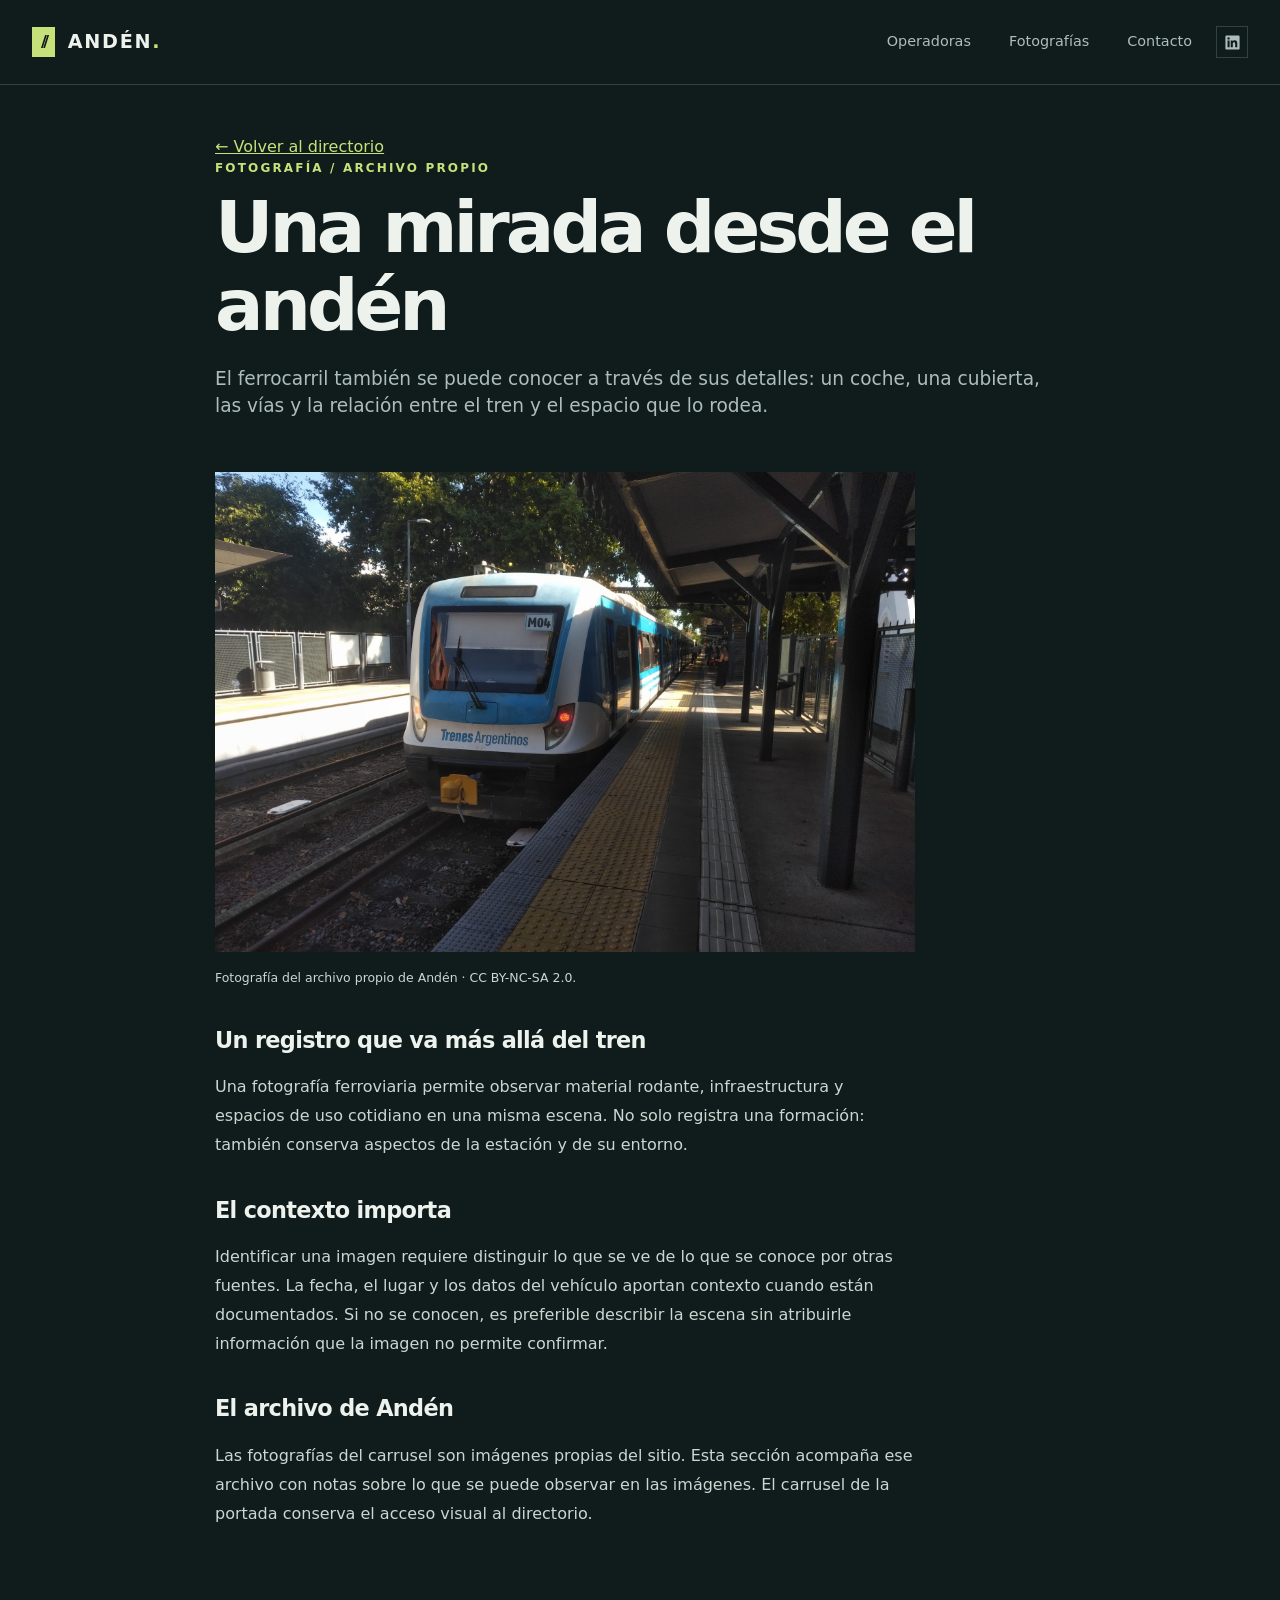
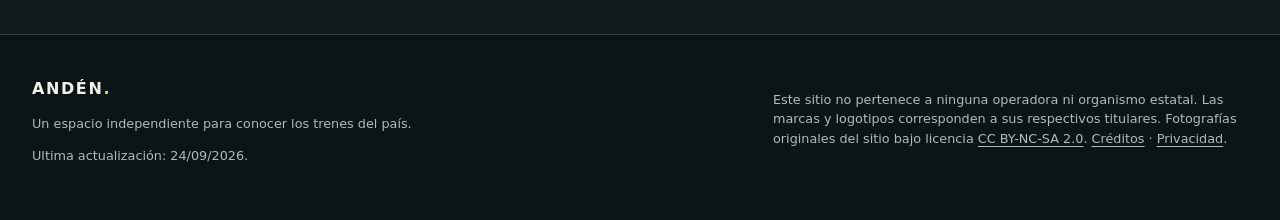
==== fotografia-ferroviaria.html @ e89d0ae9 "Agregar sección de lecturas ferroviarias y tres artículos" ====
<!doctype html>
<html lang="es-AR">
<head>
<meta charset="utf-8">
<meta name="viewport" content="width=device-width, initial-scale=1">
<meta name="theme-color" content="#101b1c">
<meta name="description" content="El ferrocarril también se puede conocer a través de sus detalles: un coche, una cubierta, las vías y la relación entre el tren y el espacio que lo rodea.">
<title>Una mirada desde el andén | Andén</title>
<link rel="canonical" href="https://trenes.com.ar/fotografia-ferroviaria.html">
<meta property="og:type" content="article">
<meta property="og:title" content="Una mirada desde el andén | Andén">
<meta property="og:description" content="El ferrocarril también se puede conocer a través de sus detalles: un coche, una cubierta, las vías y la relación entre el tren y el espacio que lo rodea.">
<meta property="og:url" content="https://trenes.com.ar/fotografia-ferroviaria.html">
<meta property="og:image" content="https://trenes.com.ar/images/pasajeros.jpg">
<link rel="icon" href="images/favicon-96.png" type="image/png" sizes="96x96">
<link rel="stylesheet" href="css/styles.css">
<link rel="stylesheet" href="css/lecturas.css">
<script src="js/main.js" defer></script>
</head>
<body>
<a class="skip" href="#contenido">Saltar al contenido</a>
  <header class="site-header">
    <div class="wrap header-inner">
      <a class="brand" href="index.html" aria-label="Andén, ir al inicio"><span class="brand-mark" aria-hidden="true">//</span><span>ANDÉN<span class="brand-dot">.</span></span></a>
      <div class="header-actions"><nav aria-label="Navegación principal"><a href="index.html#operadoras">Operadoras</a><a href="index.html#fotografias">Fotografías</a><button type="button" class="nav-contact" data-contact-open>Contacto</button></nav><a class="linkedin-icon" href="https://www.linkedin.com/in/hidalgojuanignacio21/" target="_blank" rel="noopener noreferrer" aria-label="LinkedIn de Juan Ignacio Hidalgo (abre en otra pestaña)"><svg viewBox="0 0 24 24" aria-hidden="true" focusable="false"><path fill="currentColor" d="M20.45 2H3.55C2.69 2 2 2.68 2 3.52v16.96c0 .84.69 1.52 1.55 1.52h16.9c.86 0 1.55-.68 1.55-1.52V3.52c0-.84-.69-1.52-1.55-1.52ZM7.93 18.75H4.98V9.2h2.95v9.55ZM6.45 7.9a1.71 1.71 0 1 1 0-3.42 1.71 1.71 0 0 1 0 3.42Zm12.3 10.85H15.8V14.1c0-1.11-.02-2.54-1.55-2.54-1.55 0-1.79 1.21-1.79 2.46v4.73H9.51V9.2h2.83v1.3h.04c.39-.74 1.36-1.53 2.79-1.53 2.99 0 3.58 1.97 3.58 4.53v5.25Z"/></svg></a></div>
    </div>
  </header>
<main id="contenido" class="wrap article-page">
<a class="article-back" href="index.html#lecturas">← Volver al directorio</a>
<article aria-labelledby="article-title">
<p class="eyebrow">FOTOGRAFÍA / ARCHIVO PROPIO</p>
<h1 id="article-title">Una mirada desde el andén</h1>
<p class="article-lead">El ferrocarril también se puede conocer a través de sus detalles: un coche, una cubierta, las vías y la relación entre el tren y el espacio que lo rodea.</p>
<div class="article-body"><img class="article-image" src="images/pasajeros.jpg" alt="Formación de pasajeros detenida junto a un andén"><p class="article-caption">Fotografía del archivo propio de Andén · CC BY-NC-SA 2.0.</p><h2>Un registro que va más allá del tren</h2><p>Una fotografía ferroviaria permite observar material rodante, infraestructura y espacios de uso cotidiano en una misma escena. No solo registra una formación: también conserva aspectos de la estación y de su entorno.</p><h2>El contexto importa</h2><p>Identificar una imagen requiere distinguir lo que se ve de lo que se conoce por otras fuentes. La fecha, el lugar y los datos del vehículo aportan contexto cuando están documentados. Si no se conocen, es preferible describir la escena sin atribuirle información que la imagen no permite confirmar.</p><h2>El archivo de Andén</h2><p>Las fotografías del carrusel son imágenes propias del sitio. Esta sección acompaña ese archivo con notas sobre lo que se puede observar en las imágenes. El carrusel de la portada conserva el acceso visual al directorio.</p></div>
</article>
</main>
  <dialog class="contact-dialog" id="contact-dialog" aria-labelledby="contact-title"><div class="dialog-head"><p class="eyebrow">CONTACTO</p><button type="button" class="dialog-close" data-contact-close aria-label="Cerrar contacto">×</button></div><h2 id="contact-title">Hablemos de ferrocarriles.</h2><p>Para consultas sobre este sitio, podés escribirme por LinkedIn.</p><a class="contact-link" href="https://www.linkedin.com/in/hidalgojuanignacio21/" target="_blank" rel="noopener noreferrer">Ir a mi LinkedIn <span aria-hidden="true">↗</span></a></dialog>
  <footer id="acerca" class="footer"><div class="wrap footer-inner"><div><span class="footer-brand">ANDÉN<span class="accent">.</span></span><p>Un espacio independiente para conocer los trenes del país.</p><p>Ultima actualización: 24/09/2026.</p></div><p>Este sitio no pertenece a ninguna operadora ni organismo estatal. Las marcas y logotipos corresponden a sus respectivos titulares. Fotografías originales del sitio bajo licencia <a href="https://creativecommons.org/licenses/by-nc-sa/2.0/" target="_blank" rel="noopener noreferrer">CC BY-NC-SA 2.0</a>. <a href="CREDITOS-IMAGENES.md">Créditos</a> · <a href="privacidad.html">Privacidad</a>.</p></div></footer>
</body>
</html>
---- css/styles.css ----
:root{color-scheme:dark;--bg:#101b1c;--surface:#192729;--border:#314244;--text:#edf2ed;--muted:#adbdba;--lime:#c7e17a;--max:1400px}*{box-sizing:border-box}html{scroll-behavior:smooth}body{margin:0;background:var(--bg);color:var(--text);font:16px/1.5 system-ui,-apple-system,"Segoe UI",sans-serif}a{color:inherit}button{font:inherit}a:focus-visible,button:focus-visible,.carousel:focus-visible{outline:3px solid var(--lime);outline-offset:4px}.skip{position:absolute;top:-100px;left:16px;z-index:50;background:var(--lime);color:#111;padding:10px}.skip:focus{top:10px}.wrap{width:min(var(--max),calc(100% - 64px));margin-inline:auto}.site-header{border-bottom:1px solid var(--border)}.header-inner{min-height:84px;display:flex;align-items:center;justify-content:space-between;gap:24px}.brand{text-decoration:none;font-weight:900;letter-spacing:.09em;font-size:1.2rem;display:flex;gap:13px;align-items:center}.brand-mark{background:var(--lime);color:var(--bg);font-size:1rem;font-weight:900;padding:7px 9px;letter-spacing:-.22em;line-height:1}.brand-dot,.accent{color:var(--lime)}nav{display:flex;gap:clamp(14px,3vw,38px)}nav a{text-decoration:none;color:var(--muted);font-size:.9rem}nav a:hover,.photo-credit a:hover,.footer a:hover{color:var(--lime)}.intro{display:flex;justify-content:space-between;align-items:end;gap:32px;padding-block:66px 30px}.eyebrow{font-size:.75rem;font-weight:800;letter-spacing:.18em;color:var(--lime);margin:0 0 12px}.intro h1{font-size:clamp(2.7rem,6vw,5.5rem);line-height:1.04;letter-spacing:-.065em;margin:0;font-weight:800}.intro>p{max-width:330px;color:var(--muted);margin:0 0 5px}.carousel{position:relative;aspect-ratio:2.15;min-height:350px;overflow:hidden;background:#26373a}.slides,.slide{position:absolute;inset:0}.slide{margin:0;opacity:0;visibility:hidden;transition:opacity .65s ease,visibility .65s}.slide.is-active{opacity:1;visibility:visible}.slide img{height:100%;width:100%;object-fit:cover;object-position:center 48%;filter:brightness(.77)}.slide:after{content:"";position:absolute;inset:20% 0 0;background:linear-gradient(transparent,rgba(6,15,17,.89))}.slide figcaption{position:absolute;left:clamp(22px,5vw,70px);bottom:clamp(65px,7vw,100px);z-index:1;max-width:610px;display:grid;gap:7px}.slide-place{font-size:.73rem;color:var(--lime);letter-spacing:.19em;font-weight:800}.slide strong{font-size:clamp(2rem,4.8vw,4.1rem);line-height:1.05;letter-spacing:-.04em}.slide figcaption>span:last-child{font-size:clamp(.9rem,1.4vw,1.05rem)}.carousel-ui{position:absolute;z-index:2;bottom:27px;left:clamp(22px,5vw,70px);right:clamp(22px,5vw,70px);display:flex;align-items:center;justify-content:space-between}.carousel-indicators,.carousel-arrows{display:flex;gap:9px}.indicator{width:30px;height:18px;padding:0;border:0;background:transparent;cursor:pointer}.indicator:before{content:"";display:block;background:#d5e1d9;opacity:.55;height:3px;width:100%}.indicator.is-active:before{background:var(--lime);opacity:1}.arrow{width:44px;height:44px;border:1px solid #ffffff80;background:#10202480;color:#fff;cursor:pointer;font-size:1.4rem}.arrow:hover{background:var(--lime);color:var(--bg)}.photo-credit{font-size:.78rem;color:var(--muted);text-align:right;margin:12px 0 0}.directory{padding-block:92px 110px}.section-heading{display:flex;justify-content:space-between;align-items:end;gap:20px;margin-bottom:48px}.section-heading h2{font-size:clamp(2.1rem,4vw,3.6rem);letter-spacing:-.05em;line-height:1.1;margin:0}.section-heading>p{max-width:290px;color:var(--muted);margin:0}.category{margin-top:53px}.category-heading{border-bottom:1px solid var(--border);padding-bottom:15px;margin-bottom:20px;display:flex;align-items:baseline;justify-content:space-between}.category-heading h3{font-size:1.35rem;margin:0}.category-heading span{font-size:.75rem;color:var(--lime);letter-spacing:.1em}.card-grid{display:grid;grid-template-columns:repeat(4,minmax(0,1fr));gap:14px}.card{min-height:265px;padding:22px;background:var(--surface);border:1px solid var(--border);display:flex;flex-direction:column;transition:background .2s,border-color .2s}.card:hover{background:#203235;border-color:#7d9b90}.card-top{display:flex;justify-content:space-between;gap:10px;align-items:start;min-height:49px}.card-icon{border:1px solid #87a79c;color:var(--lime);font-weight:800;font-size:.83rem;letter-spacing:.03em;min-width:37px;height:37px;display:grid;place-items:center}.tag{color:var(--muted);font-size:.65rem;line-height:1.35;letter-spacing:.07em;text-align:right;font-weight:700}.card h4{font-size:1.2rem;letter-spacing:-.025em;line-height:1.2;margin:19px 0 8px}.card p{font-size:.86rem;color:var(--muted);margin:0 0 24px}.card a{margin-top:auto;border-top:1px solid var(--border);padding-top:14px;text-decoration:none;font-weight:700;font-size:.84rem;color:var(--lime);display:flex;justify-content:space-between;gap:6px}.card a:hover{text-decoration:underline}.compact>p{color:var(--muted)}.institution-links{display:flex;flex-wrap:wrap;gap:12px}.institution-links a{padding:13px 17px;border:1px solid var(--border);text-decoration:none}.institution-links a:hover{border-color:var(--lime);color:var(--lime)}.footer{background:#0b1516;border-top:1px solid var(--border)}.footer-inner{padding-block:42px;display:flex;justify-content:space-between;gap:50px}.footer-brand{font-weight:900;letter-spacing:.1em}.footer p{color:var(--muted);font-size:.8rem;max-width:475px}.footer a{text-underline-offset:3px}@media(max-width:1000px){.card-grid{grid-template-columns:repeat(2,minmax(0,1fr))}.carousel{aspect-ratio:1.75}}@media(max-width:640px){.wrap{width:calc(100% - 32px)}.header-inner{min-height:72px;align-items:start;flex-direction:column;justify-content:center;gap:7px;padding-block:12px}.brand{font-size:1rem}.brand-mark{padding:5px 7px}nav{gap:20px}nav a{font-size:.8rem}.intro{padding-block:39px 25px;display:block}.intro>p{margin-top:16px}.carousel{aspect-ratio:auto;height:490px;min-height:0}.slide img{object-position:center}.slide figcaption{bottom:94px;right:20px}.carousel-ui{bottom:20px}.card-grid{grid-template-columns:1fr}.card{min-height:225px}.section-heading{display:block;margin-bottom:35px}.section-heading>p{margin-top:14px}.directory{padding-block:65px 75px}.category{margin-top:42px}.footer-inner{display:block}.footer-inner>p{margin-top:28px}}@media(prefers-reduced-motion:reduce){html{scroll-behavior:auto}*,*:before,*:after{transition-duration:.01ms!important;animation-duration:.01ms!important}}
.header-actions{display:flex;align-items:center;gap:24px}.nav-contact{padding:0;border:0;background:none;color:var(--muted);font-size:.9rem;cursor:pointer}.nav-contact:hover{color:var(--lime)}.linkedin-icon{width:32px;height:32px;display:grid;place-items:center;color:var(--muted);border:1px solid var(--border)}.linkedin-icon svg{width:17px;height:17px}.linkedin-icon:hover{color:var(--lime);border-color:var(--lime)}.contact-dialog{width:min(440px,calc(100% - 32px));padding:28px;background:var(--surface);color:var(--text);border:1px solid #7d9b90;box-shadow:0 25px 90px #000a}.contact-dialog::backdrop{background:#071113c9}.dialog-head{display:flex;justify-content:space-between;align-items:start}.dialog-close{background:none;border:1px solid var(--border);color:var(--text);width:36px;height:36px;font-size:1.5rem;line-height:1;cursor:pointer}.contact-dialog h2{font-size:1.6rem;line-height:1.15;margin:12px 0}.contact-dialog p:not(.eyebrow){color:var(--muted)}.contact-link{display:inline-flex;gap:30px;padding:11px 15px;margin-top:12px;background:var(--lime);color:var(--bg);font-weight:750;text-decoration:none}.contact-link:hover{text-decoration:underline}@media(max-width:640px){.header-actions{gap:14px}.nav-contact{font-size:.8rem}.linkedin-icon{width:28px;height:28px}}


/* Página de privacidad */
.privacy-page{max-width:850px;padding-block:72px 100px}
.privacy-page h1{font-size:clamp(2.7rem,6vw,5rem);line-height:1.1;letter-spacing:-.055em;margin:0 0 20px}
.privacy-lead{font-size:1.15rem;color:var(--text);margin:0 0 48px}
.privacy-page section{padding-block:22px;border-top:1px solid var(--border)}
.privacy-page h2{font-size:1.35rem;margin:0 0 14px}
.privacy-page section p{color:var(--muted);margin:0 0 16px}
.privacy-page section a{color:var(--lime);text-underline-offset:3px}
.privacy-date{font-size:.85rem}
.privacy-back{display:inline-block;margin-top:24px;color:var(--lime);text-underline-offset:3px}
@media(max-width:640px){.privacy-page{padding-block:42px 70px}}

/* Carrusel: imágenes más visibles y controles para las doce fotografías. */
.carousel{aspect-ratio:1.9}
.carousel-indicators{align-items:center;gap:5px}
.indicator{width:21px;min-width:21px;height:28px}
.carousel-ui{gap:16px}
.carousel-arrows{flex:none}
@media(max-width:1000px){.carousel{aspect-ratio:1.65}}
@media(max-width:640px){
  .carousel{aspect-ratio:auto}
  .carousel-ui{align-items:end}
  .carousel-indicators{display:grid;grid-template-columns:repeat(6,16px);gap:1px 5px}
  .indicator{width:16px;min-width:16px;height:19px}
  .arrow{width:40px;height:40px}
  .slide figcaption{bottom:106px}
}
---- css/lecturas.css ----
[hidden]{display:none!important}

.reading-section{border-top:1px solid var(--border);padding:35px 0 70px;margin-top:-50px}
.reading-top{display:flex;justify-content:space-between;align-items:baseline;gap:20px;margin-bottom:22px}
.reading-top h2{font-size:1.6rem;letter-spacing:-.035em;margin:0}.reading-top p{color:var(--muted);font-size:.85rem;margin:0}
.reading-grid{display:grid;grid-template-columns:repeat(3,minmax(0,1fr));gap:16px}
.reading-card{display:flex;flex-direction:column;padding:23px;border:1px solid var(--border);background:transparent;text-decoration:none;transition:border-color .2s}
.reading-card:hover{border-color:var(--lime)}.reading-card small{font-size:.65rem;letter-spacing:.14em;color:var(--lime)}
.reading-card h3{font-size:1.15rem;line-height:1.25;margin:16px 0 10px;letter-spacing:-.02em}
.reading-card p{color:var(--muted);font-size:.86rem;margin:0 0 20px}
.reading-card>span{font-size:.82rem;color:var(--lime);margin-top:auto}
.article-page{max-width:850px;padding:50px 0 90px}
.article-back{border:0;background:none;padding:8px 0;color:var(--lime);cursor:pointer;margin-bottom:35px}
.article-page h1{font-size:clamp(2.5rem,6vw,4.5rem);line-height:1.08;letter-spacing:-.055em;margin:0 0 20px}
.article-lead{font-size:1.16rem;color:var(--muted);margin:0 0 40px}
.article-body{max-width:700px}.article-body h2{font-size:1.4rem;letter-spacing:-.03em;margin:34px 0 12px}
.article-body p{line-height:1.8;color:#cbd6d1}
.article-image{width:100%;height:auto;max-height:480px;object-fit:cover;margin:12px 0 0}
.article-caption{font-size:.78rem;color:var(--muted);margin:8px 0 24px}
@media(max-width:640px){.reading-section{margin-top:-20px;padding-top:28px}.reading-top{display:block}.reading-top p{margin-top:8px}.reading-grid{grid-template-columns:1fr}.reading-card{padding:19px}.article-page{padding-top:28px}}
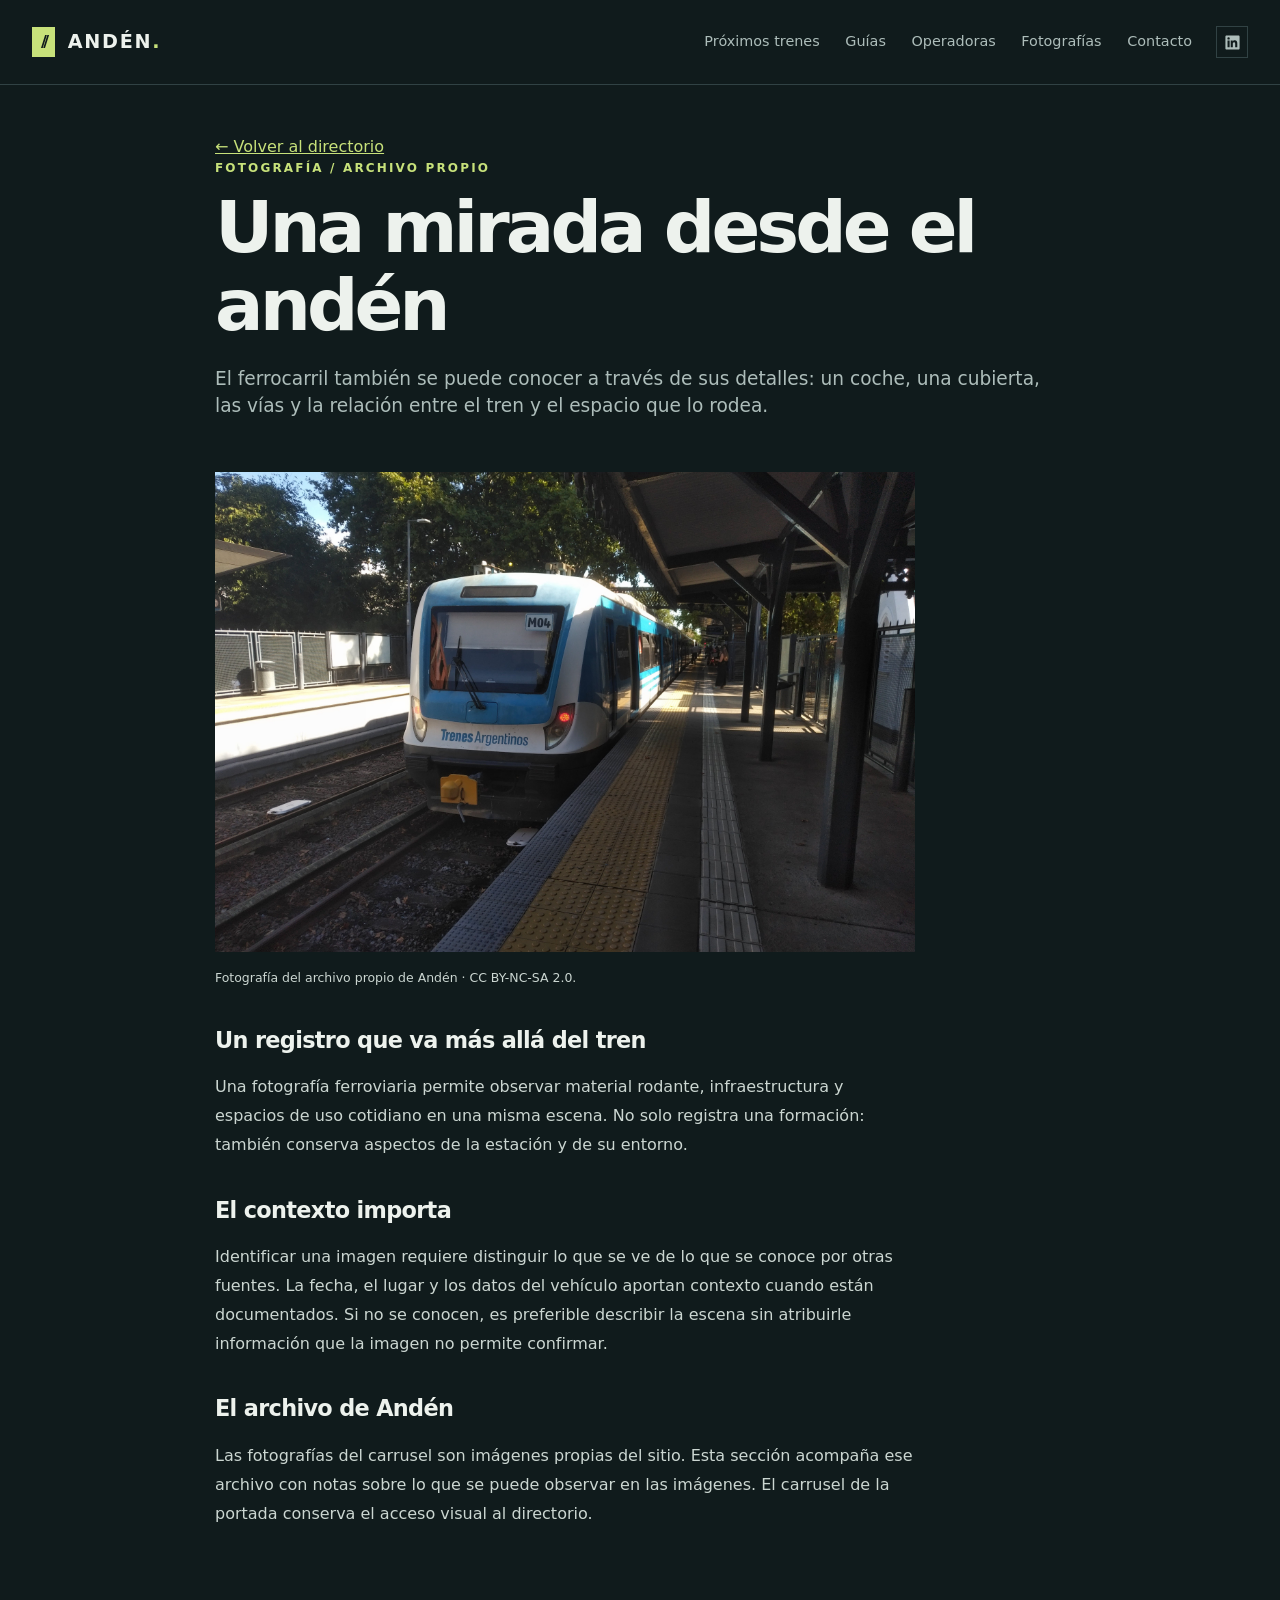
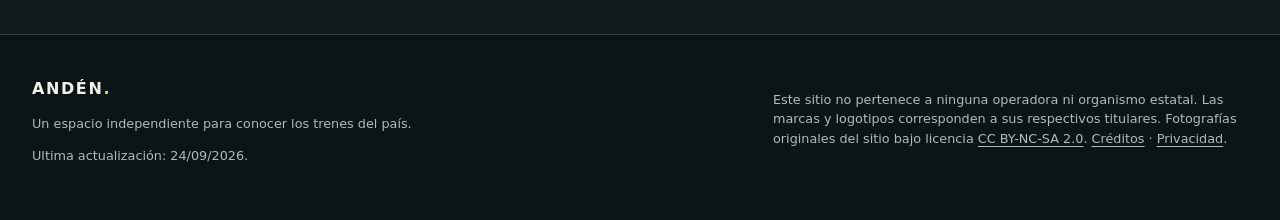
==== commit 36580106: "Agregar consulta estática de próximos trenes por estación" ====
--- a/fotografia-ferroviaria.html
+++ b/fotografia-ferroviaria.html
@@ -22,7 +22,7 @@
   <header class="site-header">
     <div class="wrap header-inner">
       <a class="brand" href="index.html" aria-label="Andén, ir al inicio"><span class="brand-mark" aria-hidden="true">//</span><span>ANDÉN<span class="brand-dot">.</span></span></a>
-      <div class="header-actions"><nav aria-label="Navegación principal"><a href="index.html#operadoras">Operadoras</a><a href="index.html#fotografias">Fotografías</a><button type="button" class="nav-contact" data-contact-open>Contacto</button></nav><a class="linkedin-icon" href="https://www.linkedin.com/in/hidalgojuanignacio21/" target="_blank" rel="noopener noreferrer" aria-label="LinkedIn de Juan Ignacio Hidalgo (abre en otra pestaña)"><svg viewBox="0 0 24 24" aria-hidden="true" focusable="false"><path fill="currentColor" d="M20.45 2H3.55C2.69 2 2 2.68 2 3.52v16.96c0 .84.69 1.52 1.55 1.52h16.9c.86 0 1.55-.68 1.55-1.52V3.52c0-.84-.69-1.52-1.55-1.52ZM7.93 18.75H4.98V9.2h2.95v9.55ZM6.45 7.9a1.71 1.71 0 1 1 0-3.42 1.71 1.71 0 0 1 0 3.42Zm12.3 10.85H15.8V14.1c0-1.11-.02-2.54-1.55-2.54-1.55 0-1.79 1.21-1.79 2.46v4.73H9.51V9.2h2.83v1.3h.04c.39-.74 1.36-1.53 2.79-1.53 2.99 0 3.58 1.97 3.58 4.53v5.25Z"/></svg></a></div>
+      <div class="header-actions"><nav aria-label="Navegación principal"><a href="proximos-trenes.html">Próximos trenes</a><a href="index.html#lecturas">Guías</a><a href="index.html#operadoras">Operadoras</a><a href="index.html#fotografias">Fotografías</a><button type="button" class="nav-contact" data-contact-open>Contacto</button></nav><a class="linkedin-icon" href="https://www.linkedin.com/in/hidalgojuanignacio21/" target="_blank" rel="noopener noreferrer" aria-label="LinkedIn de Juan Ignacio Hidalgo (abre en otra pestaña)"><svg viewBox="0 0 24 24" aria-hidden="true" focusable="false"><path fill="currentColor" d="M20.45 2H3.55C2.69 2 2 2.68 2 3.52v16.96c0 .84.69 1.52 1.55 1.52h16.9c.86 0 1.55-.68 1.55-1.52V3.52c0-.84-.69-1.52-1.55-1.52ZM7.93 18.75H4.98V9.2h2.95v9.55ZM6.45 7.9a1.71 1.71 0 1 1 0-3.42 1.71 1.71 0 0 1 0 3.42Zm12.3 10.85H15.8V14.1c0-1.11-.02-2.54-1.55-2.54-1.55 0-1.79 1.21-1.79 2.46v4.73H9.51V9.2h2.83v1.3h.04c.39-.74 1.36-1.53 2.79-1.53 2.99 0 3.58 1.97 3.58 4.53v5.25Z"/></svg></a></div>
     </div>
   </header>
 <main id="contenido" class="wrap article-page">
--- a/css/styles.css
+++ b/css/styles.css
@@ -29,3 +29,9 @@
   .arrow{width:40px;height:40px}
   .slide figcaption{bottom:106px}
 }
+
+/* El menú admite más accesos sin desbordar pantallas angostas. */
+.header-inner,.header-actions,.site-header nav{flex-wrap:wrap}
+.header-actions{max-width:100%}
+.site-header nav{row-gap:9px;column-gap:clamp(14px,2vw,28px)}
+@media(max-width:640px){.header-actions nav{flex:1 1 220px}.header-actions{width:100%}.linkedin-icon{flex-shrink:0}}
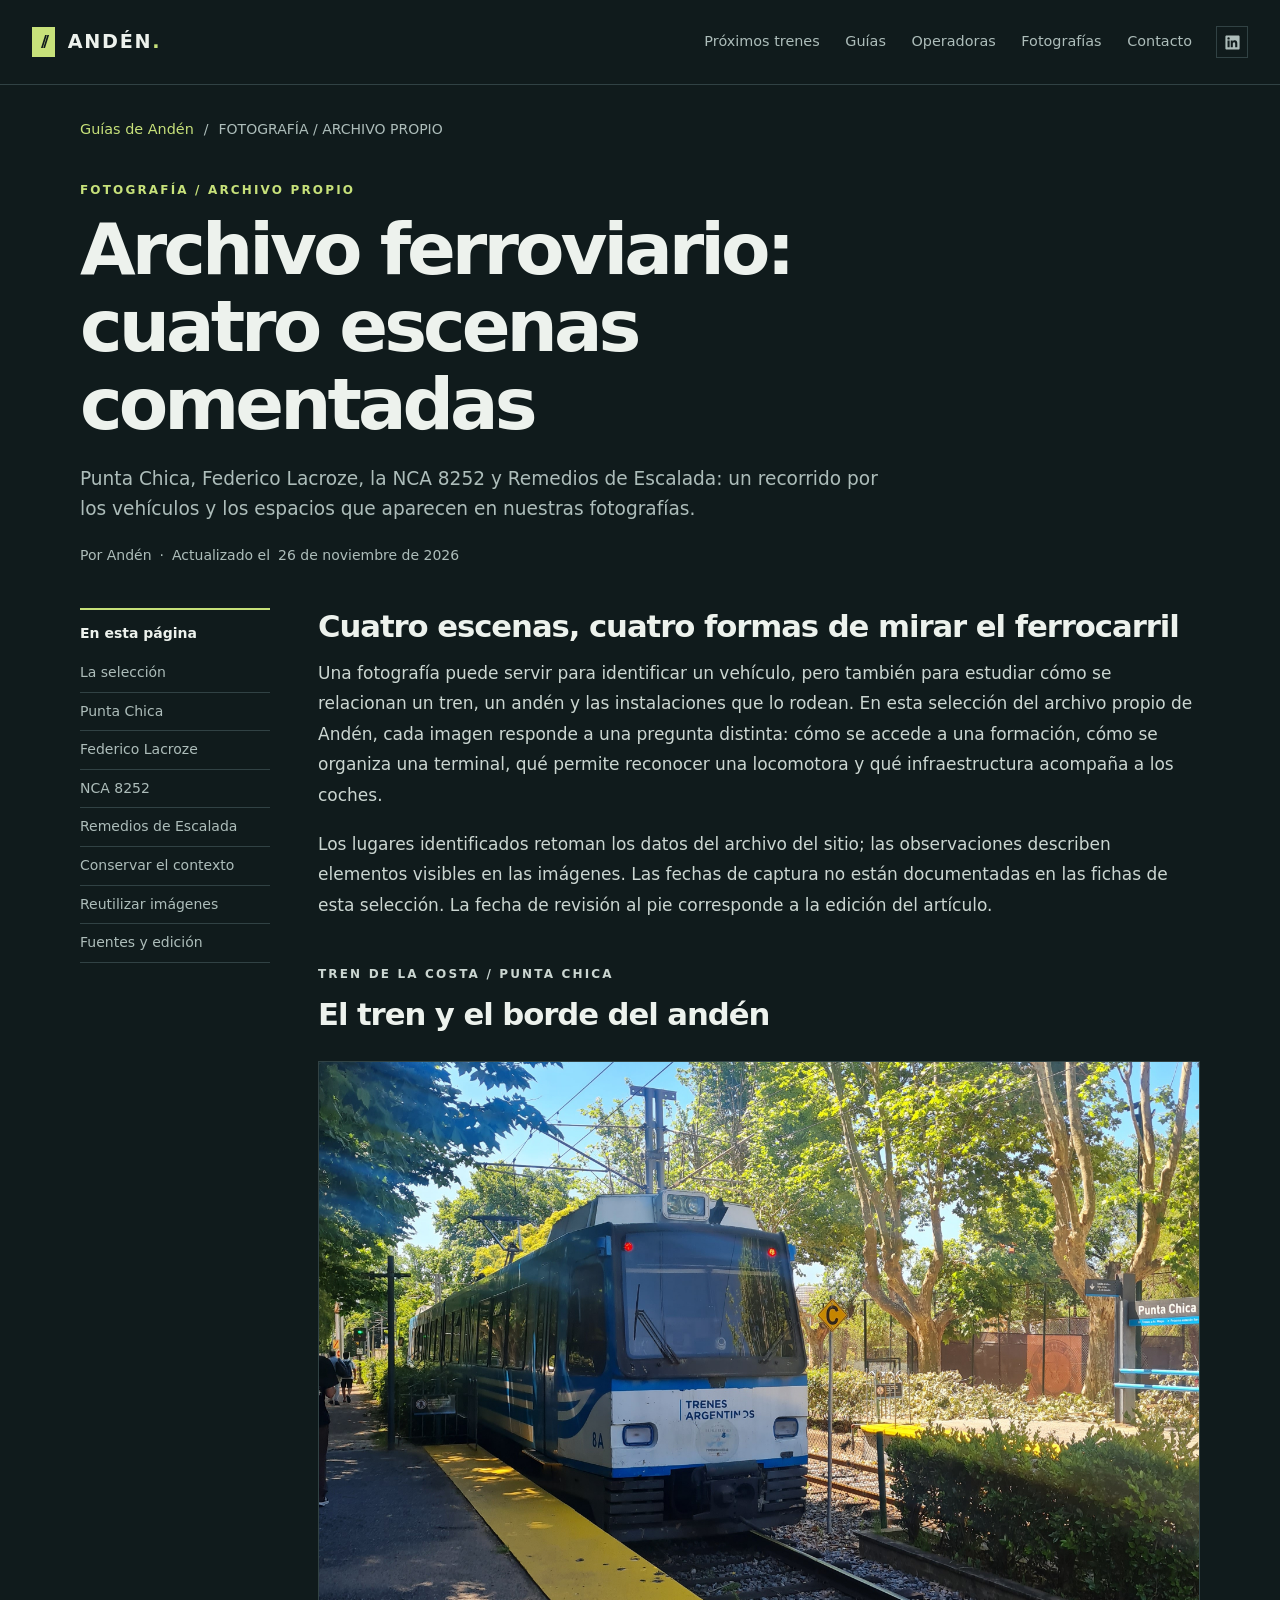
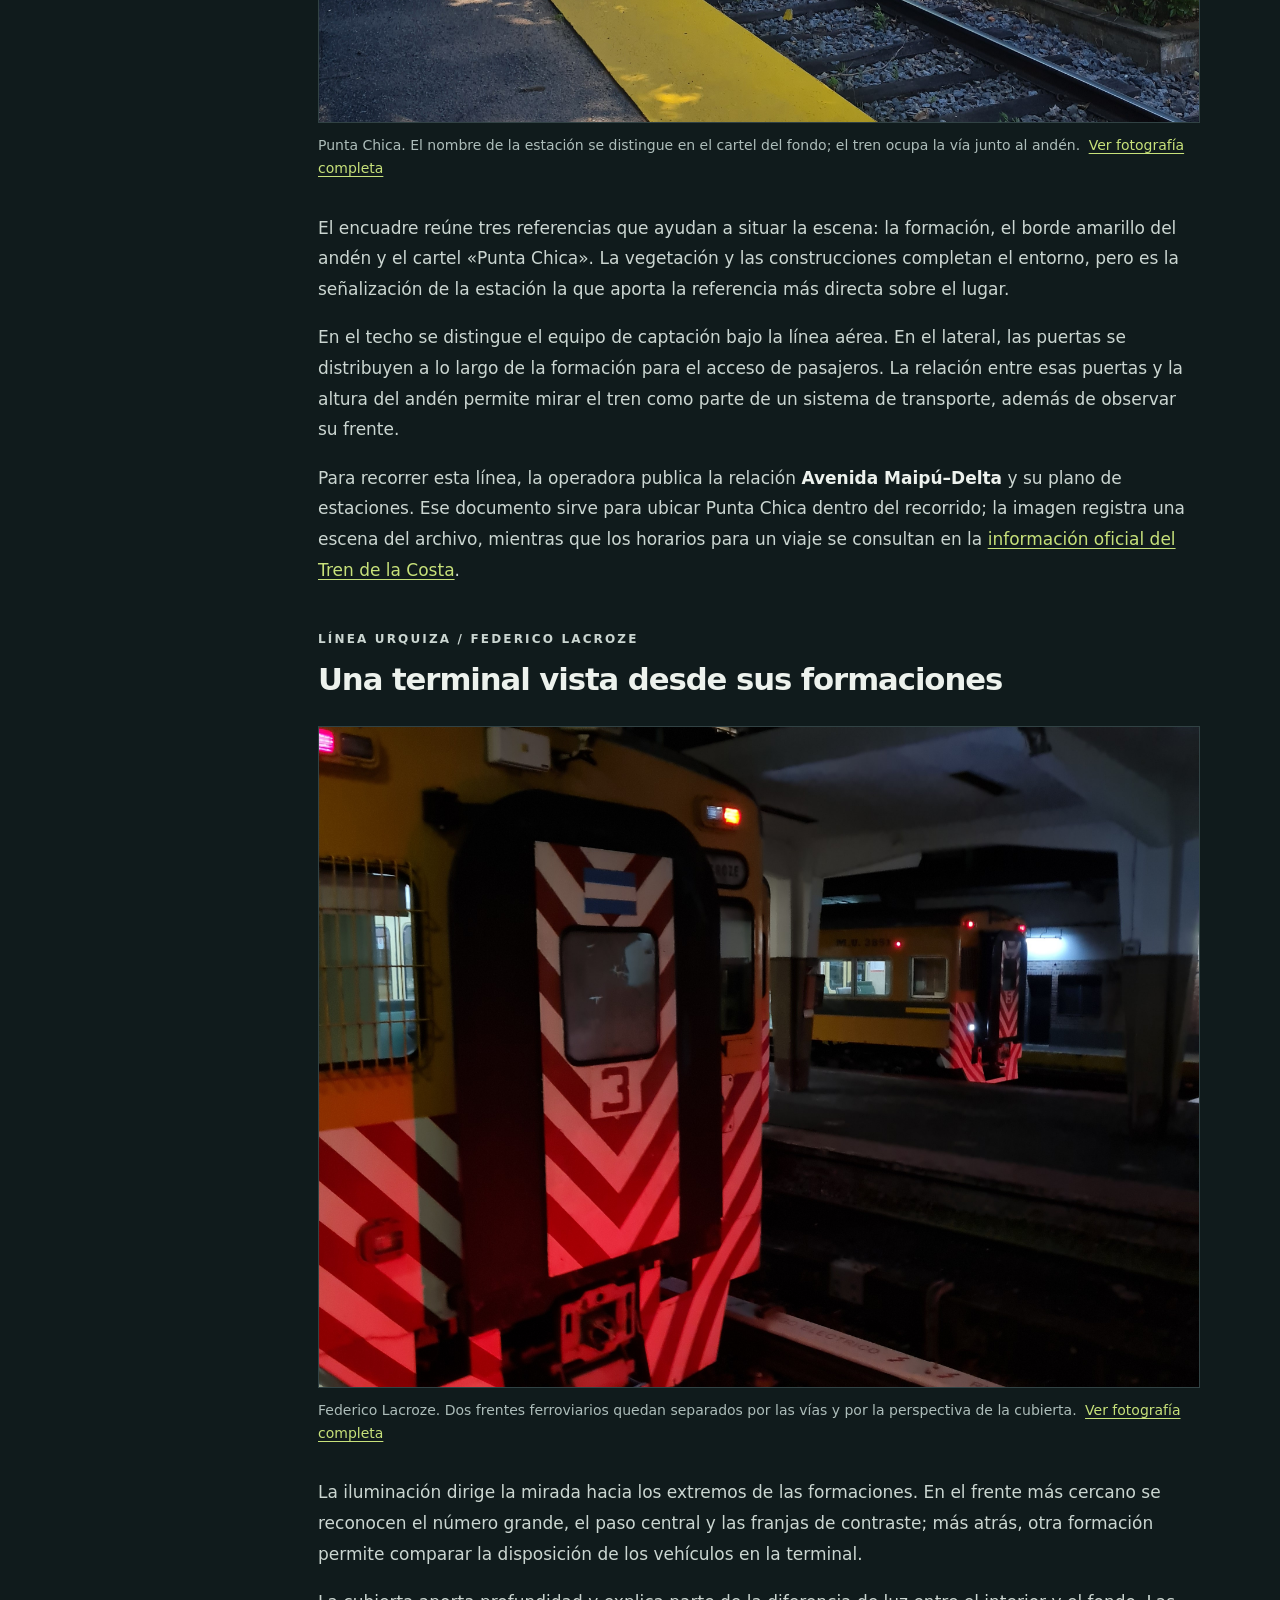
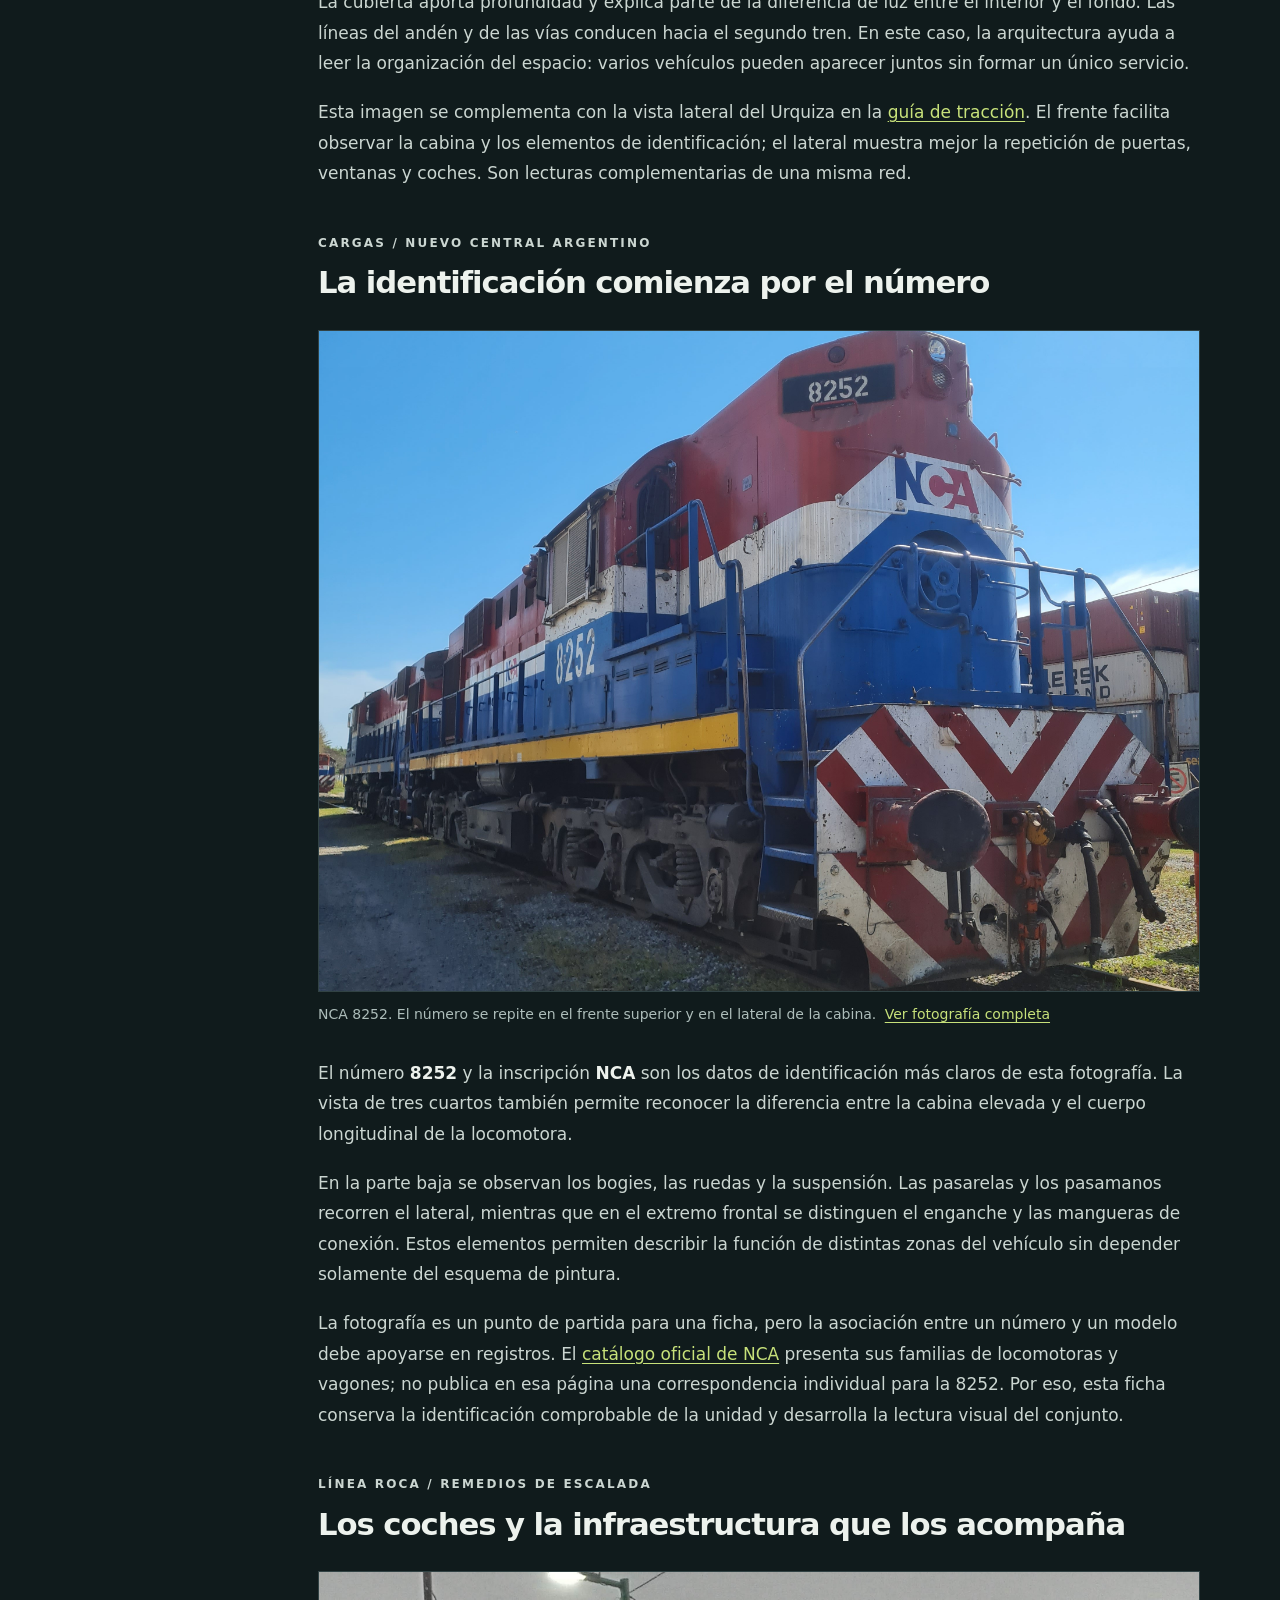
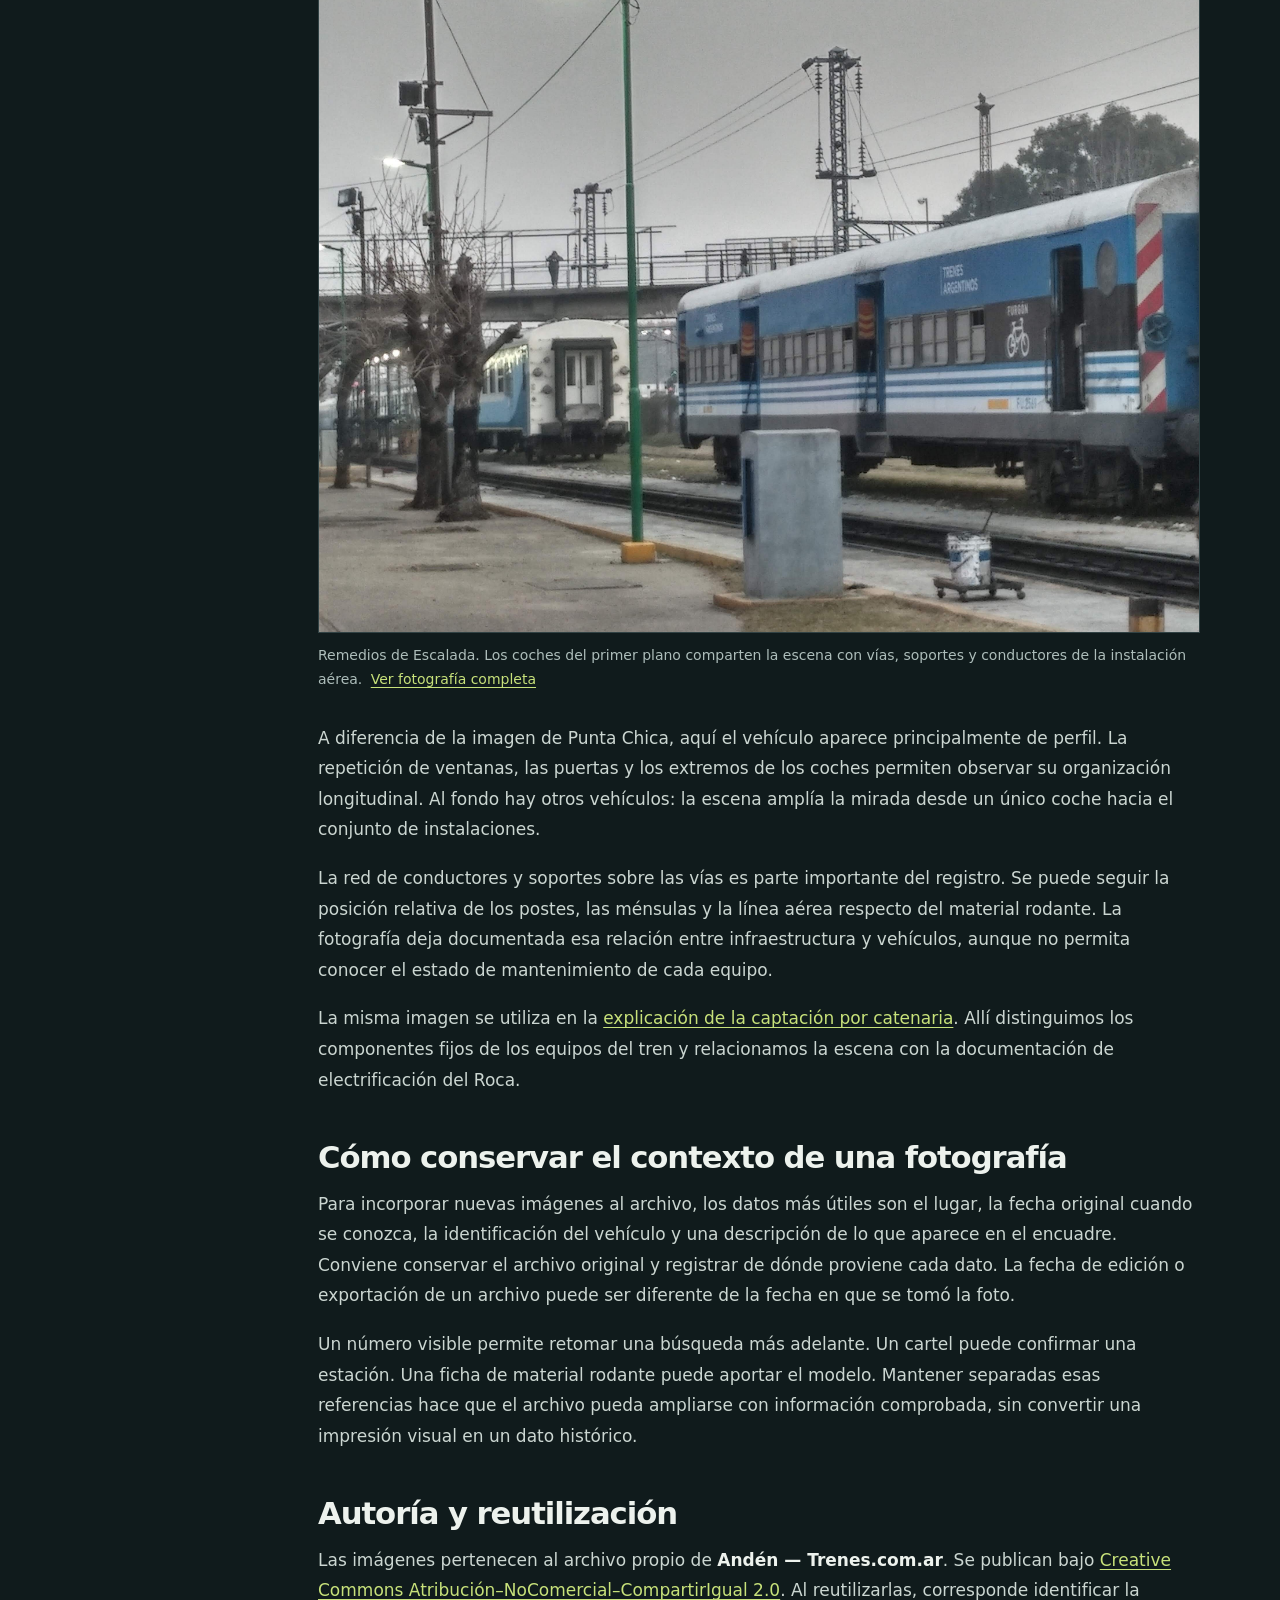
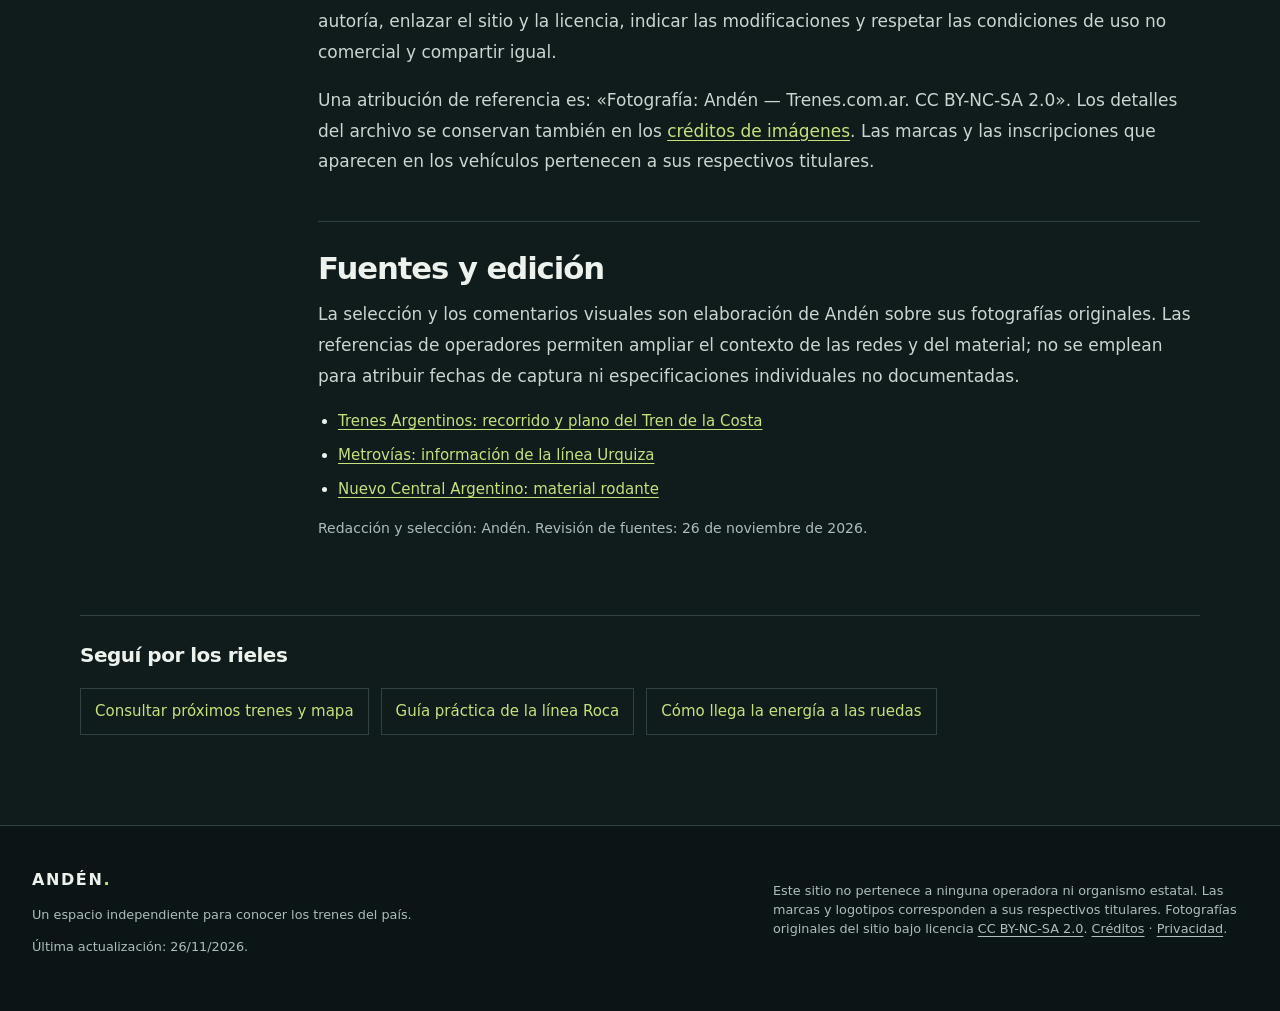
==== commit a60b8b18: "Ampliar guías y archivo fotográfico de Andén" ====
--- a/fotografia-ferroviaria.html
+++ b/fotografia-ferroviaria.html
@@ -4,37 +4,68 @@
 <meta charset="utf-8">
 <meta name="viewport" content="width=device-width, initial-scale=1">
 <meta name="theme-color" content="#101b1c">
-<meta name="description" content="El ferrocarril también se puede conocer a través de sus detalles: un coche, una cubierta, las vías y la relación entre el tren y el espacio que lo rodea.">
-<title>Una mirada desde el andén | Andén</title>
+<meta name="description" content="Fotografías propias de Punta Chica, Federico Lacroze, NCA 8252 y Remedios de Escalada, con identificación, lectura visual y referencias documentales.">
+<title>Archivo ferroviario: cuatro escenas comentadas | Andén</title>
 <link rel="canonical" href="https://trenes.com.ar/fotografia-ferroviaria.html">
 <meta property="og:type" content="article">
-<meta property="og:title" content="Una mirada desde el andén | Andén">
-<meta property="og:description" content="El ferrocarril también se puede conocer a través de sus detalles: un coche, una cubierta, las vías y la relación entre el tren y el espacio que lo rodea.">
+<meta property="og:title" content="Archivo ferroviario: cuatro escenas comentadas | Andén">
+<meta property="og:description" content="Fotografías propias de Punta Chica, Federico Lacroze, NCA 8252 y Remedios de Escalada, con identificación, lectura visual y referencias documentales.">
 <meta property="og:url" content="https://trenes.com.ar/fotografia-ferroviaria.html">
-<meta property="og:image" content="https://trenes.com.ar/images/pasajeros.jpg">
+<meta property="og:image" content="https://trenes.com.ar/images/Costa.jpg">
+<meta property="article:modified_time" content="2026-11-26">
 <link rel="icon" href="images/favicon-96.png" type="image/png" sizes="96x96">
 <link rel="stylesheet" href="css/styles.css">
 <link rel="stylesheet" href="css/lecturas.css">
+<link rel="stylesheet" href="css/guias.css">
 <script src="js/main.js" defer></script>
 </head>
 <body>
 <a class="skip" href="#contenido">Saltar al contenido</a>
-  <header class="site-header">
+<header class="site-header">
     <div class="wrap header-inner">
       <a class="brand" href="index.html" aria-label="Andén, ir al inicio"><span class="brand-mark" aria-hidden="true">//</span><span>ANDÉN<span class="brand-dot">.</span></span></a>
       <div class="header-actions"><nav aria-label="Navegación principal"><a href="proximos-trenes.html">Próximos trenes</a><a href="index.html#lecturas">Guías</a><a href="index.html#operadoras">Operadoras</a><a href="index.html#fotografias">Fotografías</a><button type="button" class="nav-contact" data-contact-open>Contacto</button></nav><a class="linkedin-icon" href="https://www.linkedin.com/in/hidalgojuanignacio21/" target="_blank" rel="noopener noreferrer" aria-label="LinkedIn de Juan Ignacio Hidalgo (abre en otra pestaña)"><svg viewBox="0 0 24 24" aria-hidden="true" focusable="false"><path fill="currentColor" d="M20.45 2H3.55C2.69 2 2 2.68 2 3.52v16.96c0 .84.69 1.52 1.55 1.52h16.9c.86 0 1.55-.68 1.55-1.52V3.52c0-.84-.69-1.52-1.55-1.52ZM7.93 18.75H4.98V9.2h2.95v9.55ZM6.45 7.9a1.71 1.71 0 1 1 0-3.42 1.71 1.71 0 0 1 0 3.42Zm12.3 10.85H15.8V14.1c0-1.11-.02-2.54-1.55-2.54-1.55 0-1.79 1.21-1.79 2.46v4.73H9.51V9.2h2.83v1.3h.04c.39-.74 1.36-1.53 2.79-1.53 2.99 0 3.58 1.97 3.58 4.53v5.25Z"/></svg></a></div>
     </div>
   </header>
-<main id="contenido" class="wrap article-page">
-<a class="article-back" href="index.html#lecturas">← Volver al directorio</a>
+<main id="contenido" class="wrap article-page guide-page">
+<nav class="guide-breadcrumb" aria-label="Ubicación"><a href="index.html#lecturas">Guías de Andén</a><span aria-hidden="true">/</span><span>FOTOGRAFÍA / ARCHIVO PROPIO</span></nav>
 <article aria-labelledby="article-title">
-<p class="eyebrow">FOTOGRAFÍA / ARCHIVO PROPIO</p>
-<h1 id="article-title">Una mirada desde el andén</h1>
-<p class="article-lead">El ferrocarril también se puede conocer a través de sus detalles: un coche, una cubierta, las vías y la relación entre el tren y el espacio que lo rodea.</p>
-<div class="article-body"><img class="article-image" src="images/pasajeros.jpg" alt="Formación de pasajeros detenida junto a un andén"><p class="article-caption">Fotografía del archivo propio de Andén · CC BY-NC-SA 2.0.</p><h2>Un registro que va más allá del tren</h2><p>Una fotografía ferroviaria permite observar material rodante, infraestructura y espacios de uso cotidiano en una misma escena. No solo registra una formación: también conserva aspectos de la estación y de su entorno.</p><h2>El contexto importa</h2><p>Identificar una imagen requiere distinguir lo que se ve de lo que se conoce por otras fuentes. La fecha, el lugar y los datos del vehículo aportan contexto cuando están documentados. Si no se conocen, es preferible describir la escena sin atribuirle información que la imagen no permite confirmar.</p><h2>El archivo de Andén</h2><p>Las fotografías del carrusel son imágenes propias del sitio. Esta sección acompaña ese archivo con notas sobre lo que se puede observar en las imágenes. El carrusel de la portada conserva el acceso visual al directorio.</p></div>
+<header class="guide-heading"><p class="eyebrow">FOTOGRAFÍA / ARCHIVO PROPIO</p><h1 id="article-title">Archivo ferroviario: cuatro escenas comentadas</h1><p class="article-lead">Punta Chica, Federico Lacroze, la NCA 8252 y Remedios de Escalada: un recorrido por los vehículos y los espacios que aparecen en nuestras fotografías.</p><p class="guide-byline">Por Andén <span aria-hidden="true">·</span> Actualizado el <time datetime="2026-11-26">26 de noviembre de 2026</time></p></header>
+<div class="guide-layout"><nav class="guide-index" aria-label="Índice del artículo"><p>En esta página</p><a href="#archivo">La selección</a><a href="#punta-chica">Punta Chica</a><a href="#lacroze">Federico Lacroze</a><a href="#nca">NCA 8252</a><a href="#escalada">Remedios de Escalada</a><a href="#conservar">Conservar el contexto</a><a href="#reutilizacion">Reutilizar imágenes</a><a href="#fuentes">Fuentes y edición</a></nav><div class="article-body guide-body">
+<section id="archivo"><h2>Cuatro escenas, cuatro formas de mirar el ferrocarril</h2>
+<p>Una fotografía puede servir para identificar un vehículo, pero también para estudiar cómo se relacionan un tren, un andén y las instalaciones que lo rodean. En esta selección del archivo propio de Andén, cada imagen responde a una pregunta distinta: cómo se accede a una formación, cómo se organiza una terminal, qué permite reconocer una locomotora y qué infraestructura acompaña a los coches.</p>
+<p>Los lugares identificados retoman los datos del archivo del sitio; las observaciones describen elementos visibles en las imágenes. Las fechas de captura no están documentadas en las fichas de esta selección. La fecha de revisión al pie corresponde a la edición del artículo.</p></section>
+<section id="punta-chica"><p class="eyebrow">TREN DE LA COSTA / PUNTA CHICA</p><h2>El tren y el borde del andén</h2>
+<figure class="guide-photo"><img src="images/Costa.jpg" alt="Formación del Tren de la Costa junto al andén de Punta Chica, con el nombre de la estación visible al fondo" width="3024" height="2268" fetchpriority="high" decoding="async"><figcaption>Punta Chica. El nombre de la estación se distingue en el cartel del fondo; el tren ocupa la vía junto al andén. <a href="images/Costa.jpg" target="_blank" rel="noopener noreferrer">Ver fotografía completa</a></figcaption></figure>
+<p>El encuadre reúne tres referencias que ayudan a situar la escena: la formación, el borde amarillo del andén y el cartel «Punta Chica». La vegetación y las construcciones completan el entorno, pero es la señalización de la estación la que aporta la referencia más directa sobre el lugar.</p>
+<p>En el techo se distingue el equipo de captación bajo la línea aérea. En el lateral, las puertas se distribuyen a lo largo de la formación para el acceso de pasajeros. La relación entre esas puertas y la altura del andén permite mirar el tren como parte de un sistema de transporte, además de observar su frente.</p>
+<p>Para recorrer esta línea, la operadora publica la relación <strong>Avenida Maipú–Delta</strong> y su plano de estaciones. Ese documento sirve para ubicar Punta Chica dentro del recorrido; la imagen registra una escena del archivo, mientras que los horarios para un viaje se consultan en la <a href="https://www.argentina.gob.ar/transporte/trenes-argentinos/horarios-tarifas-y-recorridos/areametropolitana/tren-de-la-costa" target="_blank" rel="noopener noreferrer">información oficial del Tren de la Costa</a>.</p></section>
+<section id="lacroze"><p class="eyebrow">LÍNEA URQUIZA / FEDERICO LACROZE</p><h2>Una terminal vista desde sus formaciones</h2>
+<figure class="guide-photo"><img src="images/Lacroze.jpg" alt="Dos frentes de formaciones de la línea Urquiza bajo la cubierta de Federico Lacroze, iluminados de noche" width="3024" height="2268" loading="lazy" decoding="async"><figcaption>Federico Lacroze. Dos frentes ferroviarios quedan separados por las vías y por la perspectiva de la cubierta. <a href="images/Lacroze.jpg" target="_blank" rel="noopener noreferrer">Ver fotografía completa</a></figcaption></figure>
+<p>La iluminación dirige la mirada hacia los extremos de las formaciones. En el frente más cercano se reconocen el número grande, el paso central y las franjas de contraste; más atrás, otra formación permite comparar la disposición de los vehículos en la terminal.</p>
+<p>La cubierta aporta profundidad y explica parte de la diferencia de luz entre el interior y el fondo. Las líneas del andén y de las vías conducen hacia el segundo tren. En este caso, la arquitectura ayuda a leer la organización del espacio: varios vehículos pueden aparecer juntos sin formar un único servicio.</p>
+<p>Esta imagen se complementa con la vista lateral del Urquiza en la <a href="traccion-ferroviaria.html#tercer-riel">guía de tracción</a>. El frente facilita observar la cabina y los elementos de identificación; el lateral muestra mejor la repetición de puertas, ventanas y coches. Son lecturas complementarias de una misma red.</p></section>
+<section id="nca"><p class="eyebrow">CARGAS / NUEVO CENTRAL ARGENTINO</p><h2>La identificación comienza por el número</h2>
+<figure class="guide-photo"><img src="images/NCA.jpg" alt="Locomotora NCA 8252 con cabina elevada, capó longitudinal, pasamanos y bogies visibles" width="3024" height="2268" loading="lazy" decoding="async"><figcaption>NCA 8252. El número se repite en el frente superior y en el lateral de la cabina. <a href="images/NCA.jpg" target="_blank" rel="noopener noreferrer">Ver fotografía completa</a></figcaption></figure>
+<p>El número <strong>8252</strong> y la inscripción <strong>NCA</strong> son los datos de identificación más claros de esta fotografía. La vista de tres cuartos también permite reconocer la diferencia entre la cabina elevada y el cuerpo longitudinal de la locomotora.</p>
+<p>En la parte baja se observan los bogies, las ruedas y la suspensión. Las pasarelas y los pasamanos recorren el lateral, mientras que en el extremo frontal se distinguen el enganche y las mangueras de conexión. Estos elementos permiten describir la función de distintas zonas del vehículo sin depender solamente del esquema de pintura.</p>
+<p>La fotografía es un punto de partida para una ficha, pero la asociación entre un número y un modelo debe apoyarse en registros. El <a href="https://nca.com.ar/material-rodante" target="_blank" rel="noopener noreferrer">catálogo oficial de NCA</a> presenta sus familias de locomotoras y vagones; no publica en esa página una correspondencia individual para la 8252. Por eso, esta ficha conserva la identificación comprobable de la unidad y desarrolla la lectura visual del conjunto.</p></section>
+<section id="escalada"><p class="eyebrow">LÍNEA ROCA / REMEDIOS DE ESCALADA</p><h2>Los coches y la infraestructura que los acompaña</h2>
+<figure class="guide-photo"><img src="images/Escalada.jpg" alt="Coches ferroviarios junto a varias vías en Remedios de Escalada con postes y conductores aéreos sobre ellos" width="3040" height="2280" loading="lazy" decoding="async"><figcaption>Remedios de Escalada. Los coches del primer plano comparten la escena con vías, soportes y conductores de la instalación aérea. <a href="images/Escalada.jpg" target="_blank" rel="noopener noreferrer">Ver fotografía completa</a></figcaption></figure>
+<p>A diferencia de la imagen de Punta Chica, aquí el vehículo aparece principalmente de perfil. La repetición de ventanas, las puertas y los extremos de los coches permiten observar su organización longitudinal. Al fondo hay otros vehículos: la escena amplía la mirada desde un único coche hacia el conjunto de instalaciones.</p>
+<p>La red de conductores y soportes sobre las vías es parte importante del registro. Se puede seguir la posición relativa de los postes, las ménsulas y la línea aérea respecto del material rodante. La fotografía deja documentada esa relación entre infraestructura y vehículos, aunque no permita conocer el estado de mantenimiento de cada equipo.</p>
+<p>La misma imagen se utiliza en la <a href="traccion-ferroviaria.html#catenaria">explicación de la captación por catenaria</a>. Allí distinguimos los componentes fijos de los equipos del tren y relacionamos la escena con la documentación de electrificación del Roca.</p></section>
+<section id="conservar"><h2>Cómo conservar el contexto de una fotografía</h2>
+<p>Para incorporar nuevas imágenes al archivo, los datos más útiles son el lugar, la fecha original cuando se conozca, la identificación del vehículo y una descripción de lo que aparece en el encuadre. Conviene conservar el archivo original y registrar de dónde proviene cada dato. La fecha de edición o exportación de un archivo puede ser diferente de la fecha en que se tomó la foto.</p>
+<p>Un número visible permite retomar una búsqueda más adelante. Un cartel puede confirmar una estación. Una ficha de material rodante puede aportar el modelo. Mantener separadas esas referencias hace que el archivo pueda ampliarse con información comprobada, sin convertir una impresión visual en un dato histórico.</p></section>
+<section id="reutilizacion"><h2>Autoría y reutilización</h2>
+<p>Las imágenes pertenecen al archivo propio de <strong>Andén — Trenes.com.ar</strong>. Se publican bajo <a href="https://creativecommons.org/licenses/by-nc-sa/2.0/" target="_blank" rel="noopener noreferrer">Creative Commons Atribución–NoComercial–CompartirIgual 2.0</a>. Al reutilizarlas, corresponde identificar la autoría, enlazar el sitio y la licencia, indicar las modificaciones y respetar las condiciones de uso no comercial y compartir igual.</p>
+<p>Una atribución de referencia es: «Fotografía: Andén — Trenes.com.ar. CC BY-NC-SA 2.0». Los detalles del archivo se conservan también en los <a href="CREDITOS-IMAGENES.md">créditos de imágenes</a>. Las marcas y las inscripciones que aparecen en los vehículos pertenecen a sus respectivos titulares.</p></section>
+<section class="guide-sources" id="fuentes"><h2>Fuentes y edición</h2><p>La selección y los comentarios visuales son elaboración de Andén sobre sus fotografías originales. Las referencias de operadores permiten ampliar el contexto de las redes y del material; no se emplean para atribuir fechas de captura ni especificaciones individuales no documentadas.</p><ul><li><a href="https://www.argentina.gob.ar/transporte/trenes-argentinos/horarios-tarifas-y-recorridos/areametropolitana/tren-de-la-costa" target="_blank" rel="noopener noreferrer">Trenes Argentinos: recorrido y plano del Tren de la Costa</a></li><li><a href="https://metrovias.com.ar/index.php/institucional-2/" target="_blank" rel="noopener noreferrer">Metrovías: información de la línea Urquiza</a></li><li><a href="https://nca.com.ar/material-rodante" target="_blank" rel="noopener noreferrer">Nuevo Central Argentino: material rodante</a></li></ul><p class="guide-small">Redacción y selección: Andén. Revisión de fuentes: <time datetime="2026-11-26">26 de noviembre de 2026</time>.</p></section></div></div>
 </article>
+<aside class="guide-related" aria-label="Seguir explorando"><h2>Seguí por los rieles</h2><a href="proximos-trenes.html">Consultar próximos trenes y mapa</a><a href="servicios-de-pasajeros.html">Guía práctica de la línea Roca</a><a href="traccion-ferroviaria.html">Cómo llega la energía a las ruedas</a></aside>
 </main>
   <dialog class="contact-dialog" id="contact-dialog" aria-labelledby="contact-title"><div class="dialog-head"><p class="eyebrow">CONTACTO</p><button type="button" class="dialog-close" data-contact-close aria-label="Cerrar contacto">×</button></div><h2 id="contact-title">Hablemos de ferrocarriles.</h2><p>Para consultas sobre este sitio, podés escribirme por LinkedIn.</p><a class="contact-link" href="https://www.linkedin.com/in/hidalgojuanignacio21/" target="_blank" rel="noopener noreferrer">Ir a mi LinkedIn <span aria-hidden="true">↗</span></a></dialog>
-  <footer id="acerca" class="footer"><div class="wrap footer-inner"><div><span class="footer-brand">ANDÉN<span class="accent">.</span></span><p>Un espacio independiente para conocer los trenes del país.</p><p>Ultima actualización: 24/09/2026.</p></div><p>Este sitio no pertenece a ninguna operadora ni organismo estatal. Las marcas y logotipos corresponden a sus respectivos titulares. Fotografías originales del sitio bajo licencia <a href="https://creativecommons.org/licenses/by-nc-sa/2.0/" target="_blank" rel="noopener noreferrer">CC BY-NC-SA 2.0</a>. <a href="CREDITOS-IMAGENES.md">Créditos</a> · <a href="privacidad.html">Privacidad</a>.</p></div></footer>
+  <footer id="acerca" class="footer"><div class="wrap footer-inner"><div><span class="footer-brand">ANDÉN<span class="accent">.</span></span><p>Un espacio independiente para conocer los trenes del país.</p><p>Última actualización: 26/11/2026.</p></div><p>Este sitio no pertenece a ninguna operadora ni organismo estatal. Las marcas y logotipos corresponden a sus respectivos titulares. Fotografías originales del sitio bajo licencia <a href="https://creativecommons.org/licenses/by-nc-sa/2.0/" target="_blank" rel="noopener noreferrer">CC BY-NC-SA 2.0</a>. <a href="CREDITOS-IMAGENES.md">Créditos</a> · <a href="privacidad.html">Privacidad</a>.</p></div></footer>
 </body>
 </html>
--- a/css/guias.css
+++ b/css/guias.css
@@ -0,0 +1,55 @@
+.guide-page{max-width:1120px;padding-top:34px}
+.guide-breadcrumb{display:flex;align-items:center;flex-wrap:wrap;gap:10px;margin-bottom:40px;color:var(--muted);font-size:.875rem}
+.guide-breadcrumb a{color:var(--lime);text-underline-offset:4px}
+.guide-heading{max-width:970px;margin-bottom:42px}
+.guide-heading h1{font-size:clamp(2.5rem,5.8vw,4.5rem);max-width:960px;text-wrap:balance}
+.guide-heading .article-lead{max-width:810px;line-height:1.65;margin-bottom:20px}
+.guide-byline{font-size:.875rem;color:var(--muted);display:flex;gap:8px;flex-wrap:wrap}
+.guide-layout{display:grid;grid-template-columns:190px minmax(0,1fr);gap:48px;align-items:start}
+.guide-index{position:sticky;top:24px;display:flex;flex-direction:column;gap:0;border-top:2px solid var(--lime);padding-top:13px;min-width:0}
+.guide-index p{margin:0 0 10px;color:var(--text);font-size:.875rem;font-weight:750}
+.guide-index a{display:block;padding:9px 0;border-bottom:1px solid var(--border);line-height:1.4;color:var(--muted);font-size:.875rem;text-decoration:none}
+.guide-index a:hover,.guide-index a:focus-visible{color:var(--lime)}
+.guide-body{max-width:100%;min-width:0;font-size:1.0625rem}
+.guide-body section{scroll-margin-top:20px}
+.guide-body h2{font-size:clamp(1.55rem,2.4vw,2rem);line-height:1.22;margin-top:0;letter-spacing:-.035em;text-wrap:balance}
+.guide-body section+section{margin-top:44px}
+.guide-body p{line-height:1.8;margin:0 0 18px}
+.guide-body p+p{margin-top:18px}
+.guide-body a{color:var(--lime);text-underline-offset:3px;overflow-wrap:anywhere}
+.guide-body strong{color:var(--text)}
+.guide-body .eyebrow{font-size:.75rem;margin:0 0 10px}
+.guide-callout,.guide-example{padding:23px 25px;border:1px solid var(--border);border-left:3px solid var(--lime);background:var(--surface);margin:26px 0}
+.guide-callout>strong{font-size:1.125rem}.guide-callout p,.guide-example p{margin:10px 0 0}
+.guide-example h3{font-size:1.125rem;margin:0;line-height:1.4}
+.guide-table-wrap{max-width:100%;overflow:auto;margin:24px 0}
+.guide-table{width:100%;border-collapse:collapse;font-size:.9375rem;line-height:1.65;table-layout:fixed}
+.guide-table caption{text-align:left;font-weight:750;color:var(--text);margin-bottom:13px;font-size:1rem}
+.guide-table th,.guide-table td{text-align:left;padding:15px 14px;border:1px solid var(--border);vertical-align:top;overflow-wrap:break-word}
+.guide-table thead th{background:var(--surface);color:var(--lime)}
+.guide-table th[scope=row]{font-weight:700;color:var(--text)}
+.guide-table td{color:#cbd6d1}
+.guide-photo{margin:28px 0 32px}
+.guide-photo img{display:block;width:100%;height:auto;border:1px solid var(--border)}
+.guide-photo figcaption{color:var(--muted);font-size:.875rem;line-height:1.65;margin-top:11px}
+.guide-photo figcaption a{white-space:normal;margin-left:4px}
+.energy-panel{margin:28px 0 36px;padding:22px;background:var(--surface);border:1px solid var(--border)}
+.energy-panel figcaption strong{display:block;font-size:1.125rem;color:var(--text)}
+.energy-panel figcaption>span{display:block;color:var(--muted);font-size:.875rem;margin-top:7px;line-height:1.6}
+.energy-flow{list-style:none;display:grid;grid-template-columns:repeat(4,minmax(0,1fr));gap:20px;padding:0;margin:22px 0 0}
+.energy-flow li{position:relative;min-width:0;padding:15px 10px;border:1px solid #68837a;background:var(--bg);line-height:1.45}
+.energy-flow strong{display:block;color:var(--lime);font-size:.9375rem;overflow-wrap:break-word}
+.energy-flow li>span{display:block;font-size:.875rem;color:var(--muted);margin-top:10px}
+.flow-next{position:absolute;right:-19px;top:43%;font-style:normal;color:var(--lime);font-size:1rem;line-height:1}
+.guide-sources{border-top:1px solid var(--border);padding-top:28px;margin-top:44px}
+.guide-sources ul{padding-left:20px;line-height:1.6;font-size:.9375rem}
+.guide-sources li{margin:10px 0}
+.guide-small{font-size:.875rem;color:var(--muted)!important}
+.guide-related{border-top:1px solid var(--border);margin-top:56px;padding-top:24px;display:flex;flex-wrap:wrap;gap:12px}
+.guide-related h2{flex-basis:100%;font-size:1.25rem;margin:0 0 6px;letter-spacing:-.025em}
+.guide-related a{font-size:.9375rem;padding:11px 14px;border:1px solid var(--border);text-decoration:none;color:var(--lime)}
+.guide-related a:hover{background:var(--surface);border-color:var(--lime)}
+@media(max-width:900px){.guide-layout{grid-template-columns:155px minmax(0,1fr);gap:28px}.energy-flow{grid-template-columns:1fr}.energy-flow li{padding:15px}.flow-next{right:auto;left:calc(50% - 7px);top:auto;bottom:-19px;transform:rotate(90deg)}.energy-flow li>span{margin-top:4px}.guide-table th,.guide-table td{padding:12px 10px}}
+@media(max-width:680px){.guide-page{padding-top:24px}.guide-breadcrumb{margin-bottom:28px}.guide-heading{margin-bottom:30px}.guide-heading h1{font-size:clamp(2.2rem,9vw,3.5rem);overflow-wrap:break-word}.guide-heading .article-lead{font-size:1.0625rem}.guide-layout{display:block}.guide-index{position:static;display:grid;grid-template-columns:repeat(2,minmax(0,1fr));column-gap:18px;margin-bottom:32px}.guide-index p{grid-column:1/-1}.guide-index a{font-size:.875rem}.guide-body{font-size:1rem}.guide-body h2{font-size:1.65rem}.guide-table{min-width:530px}.guide-callout,.guide-example{padding:19px 17px}.energy-panel{padding:19px 17px}.guide-related{display:grid;grid-template-columns:1fr}.guide-related a{min-width:0}.guide-byline{line-height:1.7;gap:4px 8px}}
+
+.guide-table-wrap:focus-visible{outline:3px solid var(--lime);outline-offset:3px}
